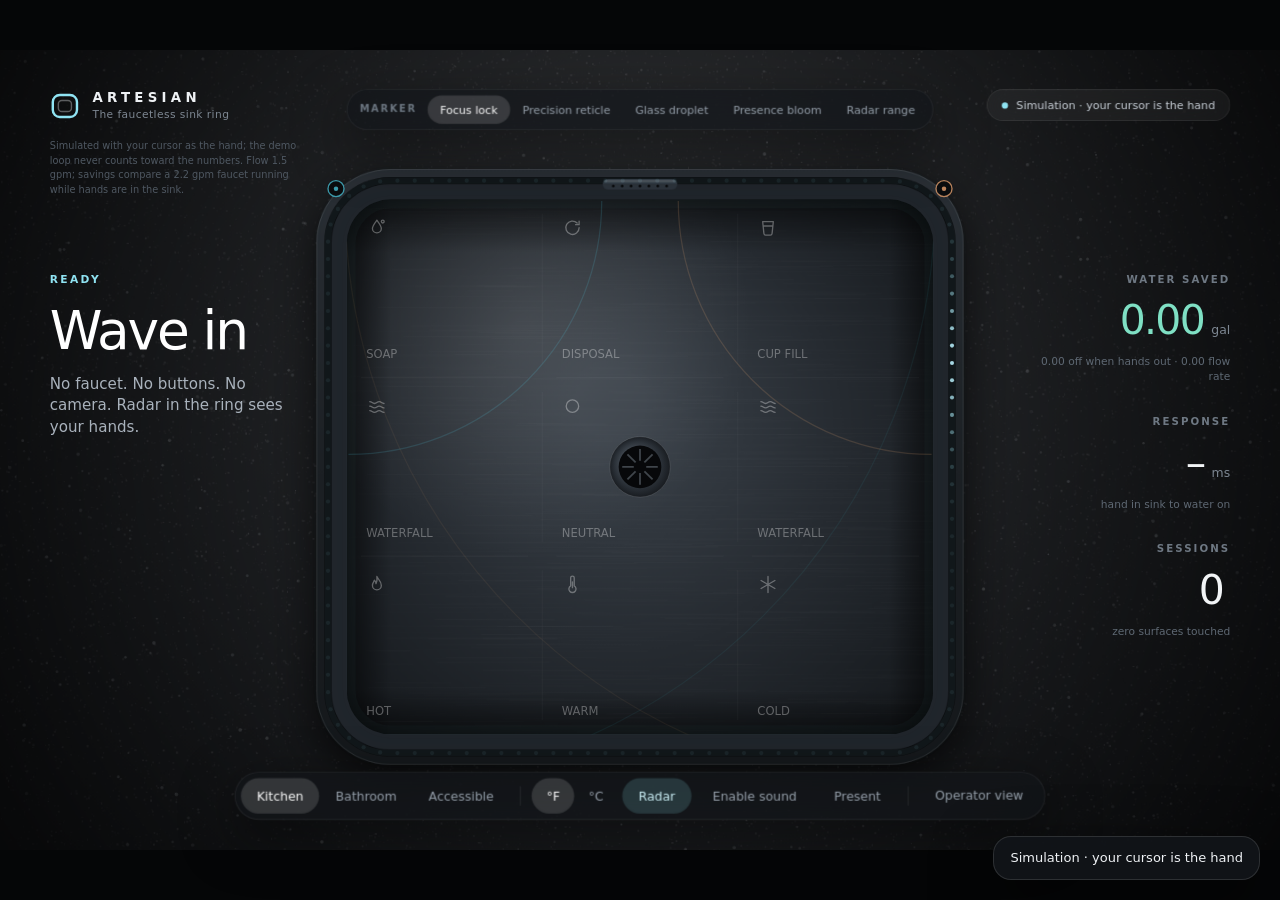
==== ui/src/index.html @ c1838a13 "Ring Studio live site: Showcase, Operator, calibration studio C0-C14 with guided fixes, tests runner" ====
<!doctype html>
<html lang="en">
<head>
<meta charset="utf-8">
<meta name="viewport" content="width=device-width, initial-scale=1, viewport-fit=cover">
<meta name="theme-color" content="#07090C">
<meta name="apple-mobile-web-app-capable" content="yes">
<meta name="apple-mobile-web-app-status-bar-style" content="black-translucent">
<title>Ring Studio · Artesian Streams</title>
<link rel="icon" href="data:image/svg+xml,%3Csvg xmlns='http://www.w3.org/2000/svg' viewBox='0 0 30 30'%3E%3Crect x='3' y='4' width='24' height='22' rx='7' fill='none' stroke='%234FD1E8' stroke-width='2.4'/%3E%3Crect x='8.5' y='9.5' width='13' height='11' rx='3.5' fill='none' stroke='%23fff' stroke-opacity='0.4' stroke-width='1.4'/%3E%3C/svg%3E">
<link rel="stylesheet" href="css/app.css">
</head>
<body>
<div id="app" aria-live="polite"></div>
<!-- build:scripts (tools/build_ui.py replaces this block with one bundled app.js) -->
<script src="js/00-const.js"></script>
<script src="js/01-util.js"></script>
<script src="js/02-geometry.js"></script>
<script src="js/03-statemachine.js"></script>
<script src="js/04-fit.js"></script>
<script src="js/05-sim.js"></script>
<script src="js/10-link.js"></script>
<script src="js/11-recorder.js"></script>
<script src="js/12-store.js"></script>
<script src="js/data/fixes.js"></script>
<script src="js/data/tests.js"></script>
<script src="js/20-sound.js"></script>
<script src="js/21-markers.js"></script>
<script src="js/22-showcase.js"></script>
<script src="js/23-operator.js"></script>
<script src="js/24-studio.js"></script>
<script src="js/25-fixes.js"></script>
<script src="js/26-tests.js"></script>
<script src="js/27-dashboard.js"></script>
<script src="js/28-settings.js"></script>
<script src="js/29-setup.js"></script>
<script src="js/90-app.js"></script>
<!-- /build:scripts -->
</body>
</html>
---- ui/src/css/app.css ----
/* Ring Studio · design system (spec 8b). Dark, calm, premium consumer-device feel. */
@font-face { font-family: 'Geist'; src: url('fonts/Geist-Variable.woff2') format('woff2'); font-weight: 100 900; font-display: swap; }
@font-face { font-family: 'Geist Mono'; src: url('fonts/GeistMono-Variable.woff2') format('woff2'); font-weight: 100 900; font-display: swap; }

:root {
  --bg: #07090C; --bg-2: #0C0F13; --bg-3: #11151A; --ink: #EEF1F4; --ink-2: #A7B0BA; --ink-3: #6F7984; --ink-4: #4F5862;
  --line: rgba(255,255,255,0.07); --line-2: rgba(255,255,255,0.12); --card: rgba(255,255,255,0.035); --card-2: rgba(255,255,255,0.06);
  --accent: #8FE3F2; --ok: #7FE0C4; --warn: #F2B44B; --bad: #FF6B6B; --info: #6FB6FF;
  --soap: #B69CFF; --disposal: #F2B44B; --cup: #4FD1E8; --waterfall: #3FC7A6; --hot: #FF6B4A; --warm: #FFB27A; --cold: #6FB6FF; --neutral: #AEB7C2;
  --r-xl: 36px; --r-lg: 28px; --r-md: 18px; --r-sm: 12px; --pill: 999px;
  --font: 'Geist', system-ui, -apple-system, 'Segoe UI', sans-serif; --mono: 'Geist Mono', ui-monospace, Consolas, monospace;
  --ease: cubic-bezier(.2,.8,.2,1); --dur: .28s;
}
* { box-sizing: border-box; }
html, body { margin: 0; height: 100%; background: var(--bg); color: var(--ink); font-family: var(--font); -webkit-font-smoothing: antialiased; font-size: 14px; line-height: 1.4; }
body { overflow: hidden; }
button, input, select, textarea { font-family: inherit; font-size: inherit; color: inherit; }
a { color: inherit; text-decoration: none; }
.num, .mono { font-variant-numeric: tabular-nums; }
.mono { font-family: var(--mono); }
::selection { background: rgba(143,227,242,0.3); }
:focus-visible { outline: 2px solid var(--accent); outline-offset: 2px; }
::-webkit-scrollbar { width: 8px; height: 8px; } ::-webkit-scrollbar-thumb { background: rgba(255,255,255,0.12); border-radius: 8px; }

/* ---- app shell ---- */
#app { position: fixed; inset: 0; display: flex; flex-direction: column; }
.topbar { height: 64px; flex: 0 0 64px; display: flex; align-items: center; justify-content: space-between; gap: 12px; padding: 0 24px; border-bottom: 1px solid var(--line); background: rgba(7,9,12,0.7); backdrop-filter: blur(18px); z-index: 5; }
.brand { display: flex; align-items: center; gap: 12px; min-width: 0; }
.brand .t { font-size: 16px; font-weight: 600; letter-spacing: -0.01em; white-space: nowrap; }
.brand .s { font-size: 11.5px; color: var(--ink-3); white-space: nowrap; }
.nav { display: flex; gap: 2px; padding: 3px; border-radius: var(--pill); background: var(--card); border: 1px solid var(--line); }
.nav a { height: 34px; padding: 0 14px; display: flex; align-items: center; border-radius: var(--pill); font-size: 13px; font-weight: 500; color: var(--ink-2); transition: background var(--dur) var(--ease), color var(--dur) var(--ease); white-space: nowrap; }
.nav a:hover { color: var(--ink); } .nav a.on { background: rgba(255,255,255,0.12); color: #fff; }
.screen { flex: 1 1 auto; min-height: 0; position: relative; overflow: hidden; }
.scroll { position: absolute; inset: 0; overflow: auto; padding: 22px 24px 40px; }
.scroll > .wrap { max-width: 1380px; margin: 0 auto; }

/* ---- primitives ---- */
.card { border-radius: var(--r-lg); padding: 22px 24px; background: var(--card); border: 1px solid var(--line); }
.card.solid { background: var(--bg-2); }
.card.tight { padding: 16px 18px; border-radius: var(--r-md); }
.card h2 { margin: 0 0 4px; font-size: 19px; font-weight: 600; letter-spacing: -0.02em; }
.card h3 { margin: 0 0 6px; font-size: 15px; font-weight: 600; letter-spacing: -0.01em; }
.sub { color: var(--ink-2); font-size: 13px; } .dim { color: var(--ink-3); } .faint { color: var(--ink-4); } .small { font-size: 12px; } .tiny { font-size: 11px; }
.eyebrow { font-size: 11px; font-weight: 600; letter-spacing: 0.16em; text-transform: uppercase; color: var(--ink-3); }
.big { font-size: 40px; font-weight: 600; letter-spacing: -0.03em; line-height: 1.05; }
.huge { font-size: 60px; font-weight: 250; letter-spacing: -0.04em; line-height: 1; }
.row { display: flex; align-items: center; gap: 10px; } .row.wrap { flex-wrap: wrap; } .row.between { justify-content: space-between; } .row.end { justify-content: flex-end; } .row.top { align-items: flex-start; }
.col { display: flex; flex-direction: column; gap: 10px; }
.grow { flex: 1 1 auto; min-width: 0; }
.grid { display: grid; gap: 14px; } .grid.c2 { grid-template-columns: repeat(2, minmax(0, 1fr)); } .grid.c3 { grid-template-columns: repeat(3, minmax(0, 1fr)); } .grid.c4 { grid-template-columns: repeat(4, minmax(0, 1fr)); }
.gap-s { gap: 6px; } .gap-l { gap: 18px; } .mt { margin-top: 14px; } .mt-s { margin-top: 8px; } .mt-l { margin-top: 22px; } .mb { margin-bottom: 14px; }
.hide { display: none !important; }
hr.sep { border: 0; border-top: 1px solid var(--line); margin: 14px 0; }

.btn { height: 40px; padding: 0 18px; border-radius: var(--pill); border: 1px solid var(--line-2); background: var(--card-2); color: var(--ink); font-size: 13.5px; font-weight: 500; cursor: pointer; display: inline-flex; align-items: center; justify-content: center; gap: 8px; transition: background var(--dur) var(--ease), color var(--dur) var(--ease), border-color var(--dur) var(--ease), transform .12s var(--ease); white-space: nowrap; min-width: 38px; }
.btn:hover { background: rgba(255,255,255,0.1); } .btn:active { transform: scale(.98); }
.btn.primary { background: var(--ink); color: var(--bg); border-color: transparent; font-weight: 600; } .btn.primary:hover { background: #fff; }
.btn.accent { background: rgba(143,227,242,0.16); color: #CFF4FA; border-color: rgba(143,227,242,0.3); }
.btn.ghost { background: transparent; border-color: transparent; color: var(--ink-2); } .btn.ghost:hover { color: var(--ink); background: var(--card-2); }
.btn.danger { color: #FFB3B3; border-color: rgba(255,107,107,0.35); } .btn.danger:hover { background: rgba(255,107,107,0.12); }
.btn.sm { height: 32px; padding: 0 12px; font-size: 12.5px; } .btn.lg { height: 48px; padding: 0 24px; font-size: 15px; }
.btn.on { background: rgba(143,227,242,0.16); color: #CFF4FA; border-color: rgba(143,227,242,0.3); }
.btn[disabled] { opacity: .45; cursor: default; pointer-events: none; }
.seg { display: inline-flex; gap: 2px; padding: 3px; border-radius: var(--pill); background: var(--card); border: 1px solid var(--line); }
.seg button { height: 32px; min-width: 44px; padding: 0 14px; border-radius: var(--pill); border: 0; background: transparent; color: var(--ink-2); font-size: 13px; font-weight: 500; cursor: pointer; transition: background var(--dur) var(--ease), color var(--dur) var(--ease); }
.seg button.on { background: rgba(255,255,255,0.14); color: #fff; } .seg button:hover { color: var(--ink); }
.seg.lg button { height: 40px; min-width: 100px; }
.chip { display: inline-flex; align-items: center; gap: 7px; height: 28px; padding: 0 12px; border-radius: var(--pill); background: var(--card-2); border: 1px solid var(--line); font-size: 12px; color: var(--ink-2); white-space: nowrap; }
.chip .dot { width: 8px; height: 8px; border-radius: 4px; background: var(--accent); }
.chip.ok { color: #BFF3E3; border-color: rgba(127,224,196,0.3); background: rgba(127,224,196,0.1); }
.chip.warn { color: #F7D9A4; border-color: rgba(242,180,75,0.3); background: rgba(242,180,75,0.1); }
.chip.bad { color: #FFC0C0; border-color: rgba(255,107,107,0.3); background: rgba(255,107,107,0.1); }
.chip.info { color: #BFEFF7; border-color: rgba(79,209,232,0.25); background: rgba(79,209,232,0.08); }
.live { animation: live 1.8s ease-in-out infinite; } @keyframes live { 50% { opacity: .3; } }
.field { display: flex; flex-direction: column; gap: 5px; min-width: 0; }
.field label { font-size: 11.5px; color: var(--ink-3); }
.field .in { position: relative; }
.field input, .field select, .field textarea { width: 100%; height: 40px; padding: 0 12px; border-radius: var(--r-sm); border: 1px solid var(--line-2); background: var(--bg-2); color: var(--ink); font-size: 14px; }
.field input.u { padding-right: 40px; } .field .unit { position: absolute; right: 10px; top: 12px; font-size: 11px; color: var(--ink-3); pointer-events: none; }
.field textarea { height: auto; min-height: 70px; padding: 10px 12px; resize: vertical; }
.field input[type=number] { -moz-appearance: textfield; } .field input::-webkit-outer-spin-button, .field input::-webkit-inner-spin-button { -webkit-appearance: none; margin: 0; }
.field input[type=range] { height: 28px; padding: 0; background: transparent; border: 0; accent-color: var(--accent); }
.field.bad input { border-color: var(--bad); }
.switch { display: inline-flex; align-items: center; gap: 10px; cursor: pointer; font-size: 13px; color: var(--ink-2); }
.switch .tr { width: 40px; height: 24px; border-radius: 12px; background: rgba(255,255,255,0.12); position: relative; transition: background var(--dur) var(--ease); flex: 0 0 auto; }
.switch .tr::after { content: ''; position: absolute; left: 3px; top: 3px; width: 18px; height: 18px; border-radius: 9px; background: #fff; transition: transform var(--dur) var(--ease); }
.switch.on .tr { background: var(--accent); } .switch.on .tr::after { transform: translateX(16px); }
.tile { border-radius: var(--r-md); padding: 16px 18px; background: var(--card); border: 1px solid var(--line); display: flex; flex-direction: column; gap: 6px; min-width: 0; }
.tile .v { font-size: 30px; font-weight: 600; letter-spacing: -0.03em; line-height: 1; } .tile .v small { font-size: 13px; font-weight: 400; color: var(--ink-3); margin-left: 4px; }
.tile .l { font-size: 11.5px; color: var(--ink-3); }
table.t { width: 100%; border-collapse: collapse; font-size: 13px; }
table.t th { text-align: left; font-weight: 500; color: var(--ink-3); font-size: 11.5px; letter-spacing: 0.04em; text-transform: uppercase; padding: 8px 10px; border-bottom: 1px solid var(--line); }
table.t td { padding: 9px 10px; border-bottom: 1px solid var(--line); vertical-align: top; }
table.t tr:last-child td { border-bottom: 0; }
table.t.compact td, table.t.compact th { padding: 6px 8px; }
.code { font-family: var(--mono); font-size: 12.5px; padding: 10px 12px; border-radius: var(--r-sm); background: #0A0C0F; border: 1px solid var(--line); white-space: pre-wrap; word-break: break-all; color: #D6DCE3; }
.kbd { font-family: var(--mono); font-size: 11.5px; padding: 2px 6px; border-radius: 6px; background: var(--card-2); border: 1px solid var(--line-2); }
.bar { height: 6px; border-radius: 3px; background: rgba(255,255,255,0.08); overflow: hidden; } .bar > i { display: block; height: 100%; background: var(--accent); border-radius: 3px; transition: width .2s linear; }
.state-strip { display: flex; gap: 4px; }
.state-strip span { flex: 1; height: 36px; border-radius: var(--r-sm); display: flex; align-items: center; justify-content: center; font-size: 12px; font-weight: 500; color: var(--ink-3); background: var(--card); border: 1px solid var(--line); transition: all var(--dur) var(--ease); }
.state-strip span.on { color: #fff; background: rgba(255,255,255,0.12); border-color: var(--line-2); }
.state-strip span.on.hot { box-shadow: 0 0 20px rgba(255,255,255,0.08) inset; }
.callout { border-radius: var(--r-md); padding: 14px 16px; border: 1px solid var(--line); background: var(--card); }
.callout.ok { border-color: rgba(127,224,196,0.3); background: rgba(127,224,196,0.06); }
.callout.warn { border-color: rgba(242,180,75,0.35); background: rgba(242,180,75,0.07); }
.callout.bad { border-color: rgba(255,107,107,0.35); background: rgba(255,107,107,0.07); }
.callout.info { border-color: rgba(79,209,232,0.3); background: rgba(79,209,232,0.06); }
.fixcode { display: inline-flex; align-items: center; height: 24px; padding: 0 9px; border-radius: 7px; font-family: var(--mono); font-size: 12px; font-weight: 600; background: rgba(242,180,75,0.14); color: #F7D9A4; border: 1px solid rgba(242,180,75,0.35); cursor: pointer; }
.fixcode.ok { background: rgba(127,224,196,0.12); color: #BFF3E3; border-color: rgba(127,224,196,0.3); }
.fixcode.bad { background: rgba(255,107,107,0.14); color: #FFC0C0; border-color: rgba(255,107,107,0.35); }
ol.steps { margin: 8px 0 0; padding-left: 22px; } ol.steps li { margin: 6px 0; color: var(--ink-2); } ol.steps li strong { color: var(--ink); }
ul.plain { margin: 6px 0 0; padding-left: 18px; color: var(--ink-2); } ul.plain li { margin: 4px 0; }

/* ---- toasts, modals ---- */
.toasts { position: fixed; right: 20px; bottom: 20px; display: flex; flex-direction: column; gap: 8px; z-index: 50; pointer-events: none; }
.toast { pointer-events: auto; min-width: 240px; max-width: 420px; padding: 12px 16px; border-radius: var(--r-md); background: rgba(18,21,25,0.92); border: 1px solid var(--line-2); backdrop-filter: blur(20px); box-shadow: 0 20px 60px rgba(0,0,0,0.5); font-size: 13px; animation: toastin .3s var(--ease); }
.toast.ok { border-color: rgba(127,224,196,0.4); } .toast.bad { border-color: rgba(255,107,107,0.5); } .toast.warn { border-color: rgba(242,180,75,0.5); }
@keyframes toastin { from { transform: translateY(12px); opacity: 0; } }
.modal-bg { position: fixed; inset: 0; background: rgba(0,0,0,0.6); backdrop-filter: blur(8px); display: flex; align-items: center; justify-content: center; z-index: 40; padding: 20px; }
.modal { width: min(560px, 100%); max-height: 90vh; overflow: auto; border-radius: var(--r-xl); padding: 28px 30px; background: #0E1216; border: 1px solid var(--line-2); box-shadow: 0 40px 120px rgba(0,0,0,0.7); animation: pop .3s var(--ease); }
.modal.wide { width: min(880px, 100%); }
@keyframes pop { from { transform: scale(.96); opacity: 0; } }

/* ---- showcase stage (fixed 1440 x 900 scene scaled to fit) ---- */
.stage-wrap { position: absolute; inset: 0; background: #050607; overflow: hidden; }
.stage { position: absolute; left: 50%; top: 50%; width: 1440px; height: 900px; transform-origin: 0 0; }
.stage canvas { position: absolute; left: 0; top: 0; width: 1440px; height: 900px; touch-action: none; cursor: crosshair; }
.stage .hud { position: absolute; pointer-events: none; }
.stage .fade { transition: color .4s ease, opacity .4s ease; }
.stage .pillbar { display: flex; align-items: center; gap: 6px; padding: 6px; border-radius: var(--pill); background: rgba(18,21,25,0.72); border: 1px solid rgba(255,255,255,0.08); backdrop-filter: blur(20px); box-shadow: 0 20px 60px rgba(0,0,0,0.5); pointer-events: auto; }
.stage .pillbar button, .stage .pillbar a { height: 40px; padding: 0 18px; border-radius: var(--pill); border: 0; cursor: pointer; font-size: 14px; font-weight: 500; background: transparent; color: #98A2AD; display: inline-flex; align-items: center; justify-content: center; transition: background .3s ease, color .3s ease; }
.stage .pillbar button.on, .stage .pillbar a.on { background: rgba(255,255,255,0.14); color: #fff; }
.stage .pillbar button.acc.on { background: rgba(143,227,242,0.16); color: #CFF4FA; }
.stage .pillbar button:hover, .stage .pillbar a:hover { color: #fff; }
.stage .pillbar .vsep { width: 1px; height: 22px; background: rgba(255,255,255,0.1); margin: 0 6px; }
.stage .pillbar.small button { height: 32px; padding: 0 14px; font-size: 12.5px; }
.stage .modepill { display: flex; align-items: center; gap: 9px; height: 36px; padding: 0 16px; border-radius: var(--pill); background: rgba(255,255,255,0.05); border: 1px solid rgba(255,255,255,0.08); backdrop-filter: blur(18px); font-size: 12.5px; color: #C7CED6; }
.stage.no-cursor canvas { cursor: none; }
.stage .hidebar { transition: opacity .5s ease; } .stage.presenting .hidebar { opacity: 0; pointer-events: none !important; }
.stage.presenting:hover .hidebar { opacity: 1; pointer-events: auto !important; }

/* ---- operator ---- */
.op { position: absolute; inset: 0; display: grid; grid-template-columns: minmax(0, 1fr) 420px; gap: 18px; padding: 18px 24px 22px; }
.op .plan { border-radius: var(--r-xl); background: var(--bg-2); border: 1px solid var(--line); box-shadow: 0 30px 80px rgba(0,0,0,0.45); position: relative; overflow: hidden; min-height: 0; }
.op .plan canvas { position: absolute; inset: 0; width: 100%; height: 100%; touch-action: none; cursor: crosshair; }
.op .side { display: flex; flex-direction: column; gap: 12px; min-height: 0; overflow: auto; }
.echo { height: 74px; border-radius: var(--r-sm); background: var(--bg-2); border: 1px solid var(--line); position: relative; overflow: hidden; }
.echo canvas { position: absolute; inset: 0; width: 100%; height: 100%; }
.why { display: flex; align-items: center; gap: 8px; font-size: 12.5px; color: var(--ink-2); }
.why .dot { width: 8px; height: 8px; border-radius: 4px; }

/* ---- studio ---- */
.studio { position: absolute; inset: 0; display: grid; grid-template-columns: 280px minmax(0, 1fr); gap: 18px; padding: 18px 24px 22px; }
.studio .steps { display: flex; flex-direction: column; gap: 4px; overflow: auto; padding: 18px 14px; border-radius: var(--r-lg); background: var(--card); border: 1px solid var(--line); }
.studio .step { display: flex; align-items: center; gap: 12px; min-height: 54px; padding: 6px 10px; border-radius: var(--r-md); cursor: pointer; transition: background var(--dur) var(--ease); color: var(--ink-2); }
.studio .step:hover { background: var(--card-2); } .studio .step.on { background: rgba(255,255,255,0.08); color: #fff; }
.studio .step .n { width: 28px; height: 28px; flex: 0 0 28px; border-radius: 14px; display: flex; align-items: center; justify-content: center; font-size: 12px; font-weight: 600; background: var(--card-2); border: 1px solid var(--line-2); color: var(--ink-2); }
.studio .step.done .n { background: rgba(127,224,196,0.15); border-color: rgba(127,224,196,0.4); color: #BFF3E3; }
.studio .step.fail .n { background: rgba(255,107,107,0.15); border-color: rgba(255,107,107,0.4); color: #FFC0C0; }
.studio .step .l { font-size: 13.5px; font-weight: 500; } .studio .step .h { font-size: 11.5px; color: var(--ink-3); }
.studio .main { min-height: 0; overflow: auto; border-radius: var(--r-lg); background: var(--bg-2); border: 1px solid var(--line); padding: 24px 28px; }
.plan-mini { position: relative; border-radius: var(--r-md); background: #101317; outline: 2px solid var(--line-2); outline-offset: 4px; overflow: hidden; }
.plan-mini canvas { position: absolute; inset: 0; width: 100%; height: 100%; }
.check { display: flex; align-items: center; gap: 12px; padding: 10px 12px; border-radius: var(--r-sm); background: var(--card); border: 1px solid var(--line); }
.check .ic { width: 26px; height: 26px; border-radius: 13px; flex: 0 0 26px; display: flex; align-items: center; justify-content: center; font-size: 13px; font-weight: 700; background: var(--card-2); }
.check.ok .ic { background: rgba(127,224,196,0.18); color: #BFF3E3; } .check.bad .ic { background: rgba(255,107,107,0.18); color: #FFC0C0; } .check.run .ic { background: rgba(143,227,242,0.18); color: #CFF4FA; }
.holes { display: grid; grid-template-columns: repeat(4, 1fr); gap: 6px; }
.hole { height: 44px; border-radius: 10px; display: flex; align-items: center; justify-content: center; gap: 6px; font-size: 12px; background: var(--card); border: 1px solid var(--line); color: var(--ink-3); cursor: pointer; }
.hole.done { color: #BFF3E3; border-color: rgba(127,224,196,0.35); } .hole.now { color: #fff; border-color: var(--accent); box-shadow: 0 0 0 1px var(--accent) inset; } .hole.bad { color: #FFC0C0; border-color: rgba(255,107,107,0.4); }

/* ---- dashboard / tests / settings ---- */
.heat { position: relative; border-radius: var(--r-md); overflow: hidden; background: #101317; } .heat canvas { width: 100%; height: 100%; display: block; }
.matrix td, .matrix th { text-align: center; } .matrix td.diag { background: rgba(127,224,196,0.1); } .matrix td.off { background: rgba(255,107,107,0.12); color: #FFC0C0; }
.testrow { display: grid; grid-template-columns: 64px minmax(0, 1fr) 260px; gap: 14px; align-items: start; padding: 14px 0; border-bottom: 1px solid var(--line); }
.testrow:last-child { border-bottom: 0; }
.testrow .id { font-family: var(--mono); font-weight: 600; color: var(--accent); }
.testrow.pass .id { color: var(--ok); } .testrow.fail .id { color: var(--bad); }
.recording-dot { width: 10px; height: 10px; border-radius: 5px; background: var(--bad); animation: live 1s ease-in-out infinite; }

/* ---- setup / lock ---- */
.center { position: absolute; inset: 0; display: flex; align-items: center; justify-content: center; padding: 24px; }
.pinpad { display: grid; grid-template-columns: repeat(3, 72px); gap: 10px; justify-content: center; }
.pinpad button { height: 60px; border-radius: 18px; border: 1px solid var(--line-2); background: var(--card-2); font-size: 20px; cursor: pointer; }
.pinpad button:hover { background: rgba(255,255,255,0.12); }
.pindots { display: flex; gap: 10px; justify-content: center; height: 14px; } .pindots i { width: 12px; height: 12px; border-radius: 6px; background: rgba(255,255,255,0.15); } .pindots i.on { background: var(--ink); }

@media (max-width: 1100px) { .op { grid-template-columns: 1fr; grid-template-rows: minmax(0, 1fr) auto; } .op .side { max-height: 40%; } .studio { grid-template-columns: 1fr; } .studio .steps { flex-direction: row; overflow-x: auto; padding: 10px; } .studio .step { min-width: 170px; } .grid.c4 { grid-template-columns: repeat(2, 1fr); } .grid.c3 { grid-template-columns: repeat(2, 1fr); } .nav a { padding: 0 10px; font-size: 12px; } .topbar { padding: 0 14px; } .brand .s { display: none; } }
@media (max-width: 700px) { .grid.c2, .grid.c3, .grid.c4 { grid-template-columns: 1fr; } .testrow { grid-template-columns: 1fr; } .scroll { padding: 14px; } }
@media (prefers-reduced-motion: reduce) { .live, .recording-dot { animation: none; } * { transition-duration: 0s !important; } }
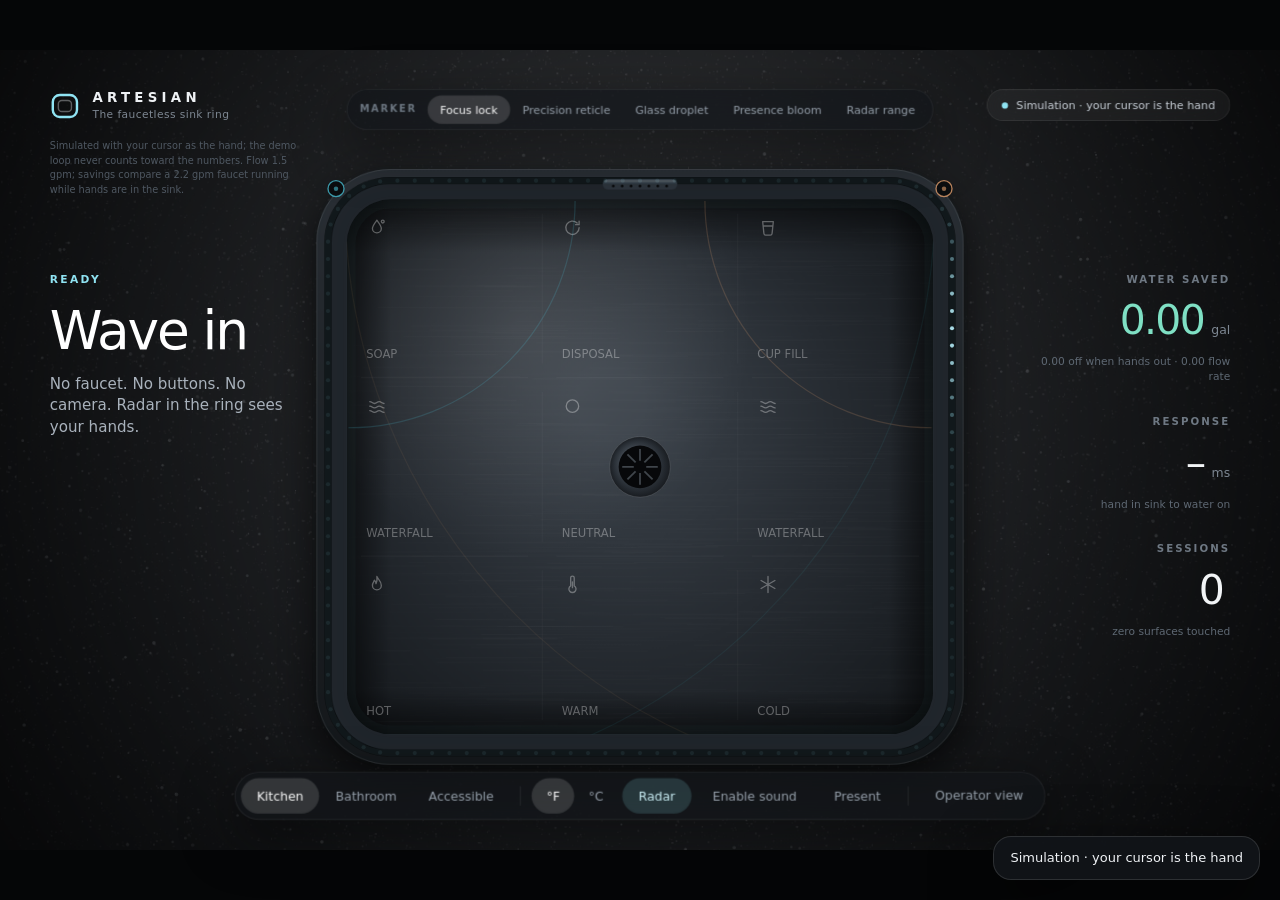
==== commit fdcd6a70: "Flat-slot 2D plane default, dead areas, vertical view, Aim screen with self-calibration - Flat slot " ====
--- a/ui/src/index.html
+++ b/ui/src/index.html
@@ -19,6 +19,7 @@
 <script src="js/03-statemachine.js"></script>
 <script src="js/04-fit.js"></script>
 <script src="js/05-sim.js"></script>
+<script src="js/06-aimcore.js"></script>
 <script src="js/10-link.js"></script>
 <script src="js/11-recorder.js"></script>
 <script src="js/12-store.js"></script>
@@ -34,6 +35,7 @@
 <script src="js/27-dashboard.js"></script>
 <script src="js/28-settings.js"></script>
 <script src="js/29-setup.js"></script>
+<script src="js/30-aim.js"></script>
 <script src="js/90-app.js"></script>
 <!-- /build:scripts -->
 </body>
--- a/ui/src/css/app.css
+++ b/ui/src/css/app.css
@@ -188,3 +188,11 @@
 @media (max-width: 1100px) { .op { grid-template-columns: 1fr; grid-template-rows: minmax(0, 1fr) auto; } .op .side { max-height: 40%; } .studio { grid-template-columns: 1fr; } .studio .steps { flex-direction: row; overflow-x: auto; padding: 10px; } .studio .step { min-width: 170px; } .grid.c4 { grid-template-columns: repeat(2, 1fr); } .grid.c3 { grid-template-columns: repeat(2, 1fr); } .nav a { padding: 0 10px; font-size: 12px; } .topbar { padding: 0 14px; } .brand .s { display: none; } }
 @media (max-width: 700px) { .grid.c2, .grid.c3, .grid.c4 { grid-template-columns: 1fr; } .testrow { grid-template-columns: 1fr; } .scroll { padding: 14px; } }
 @media (prefers-reduced-motion: reduce) { .live, .recording-dot { animation: none; } * { transition-duration: 0s !important; } }
+
+/* Aim and area screen */
+.aim-grid { display: grid; grid-template-columns: minmax(0, 1.25fr) minmax(0, 1fr); gap: 16px; align-items: start; }
+.aim-grid > .col { min-width: 0; }
+.aimcv { position: relative; width: 100%; border-radius: var(--r-sm); background: #0B1114; border: 1px solid var(--line); overflow: hidden; touch-action: none; }
+.aimcv canvas { display: block; width: 100%; height: 100%; }
+.aim-mount-note { font-size: 12px; opacity: .7; }
+@media (max-width: 980px) { .aim-grid { grid-template-columns: minmax(0, 1fr); } }
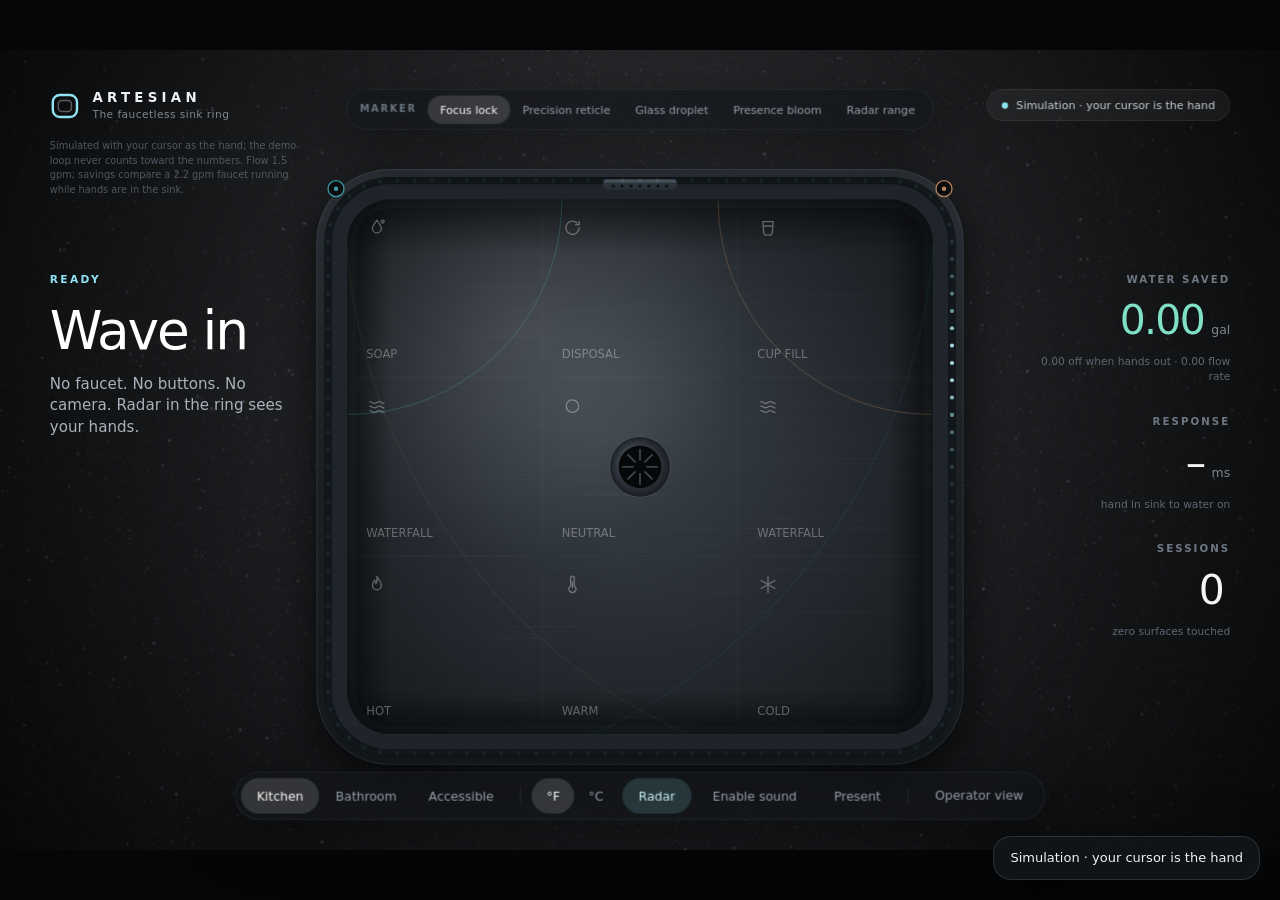
==== commit 6f17f567: "Hardware check screen, bench log, XM125 driver review fixes Co-Authored-By: Claude Sonnet 5.5 <norep" ====
--- a/ui/src/index.html
+++ b/ui/src/index.html
@@ -20,6 +20,8 @@
 <script src="js/04-fit.js"></script>
 <script src="js/05-sim.js"></script>
 <script src="js/06-aimcore.js"></script>
+<script src="js/07-hwcore.js"></script>
+<script src="js/08-benchcore.js"></script>
 <script src="js/10-link.js"></script>
 <script src="js/11-recorder.js"></script>
 <script src="js/12-store.js"></script>
@@ -36,6 +38,8 @@
 <script src="js/28-settings.js"></script>
 <script src="js/29-setup.js"></script>
 <script src="js/30-aim.js"></script>
+<script src="js/31-hardware.js"></script>
+<script src="js/32-bench.js"></script>
 <script src="js/90-app.js"></script>
 <!-- /build:scripts -->
 </body>
